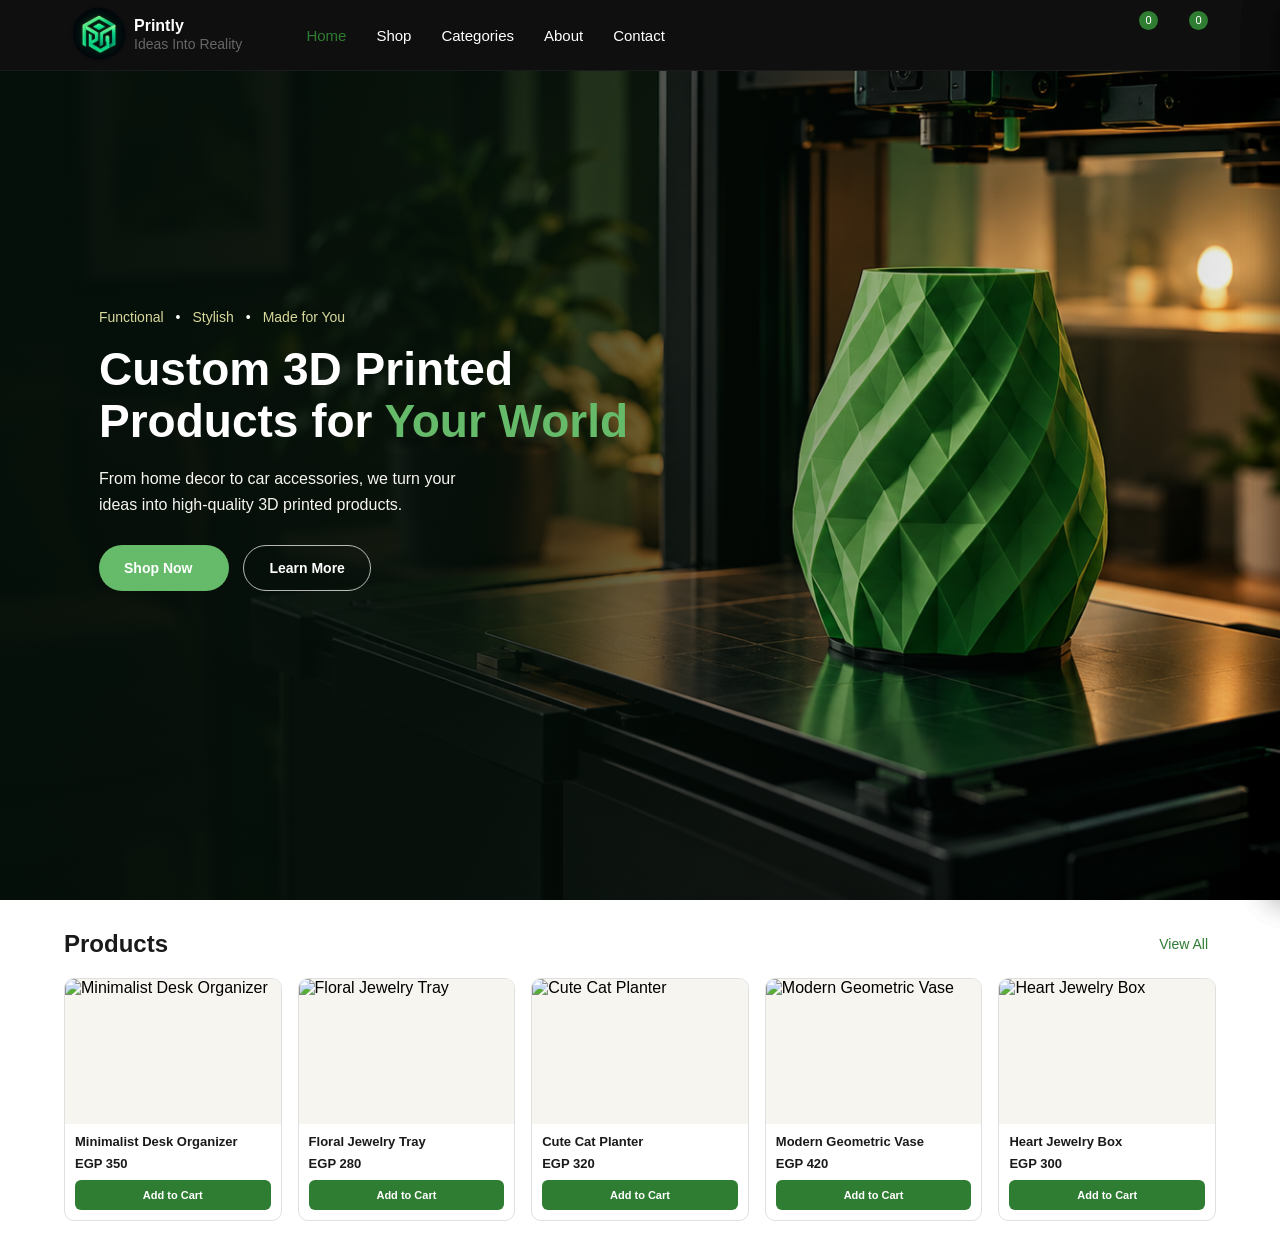
==== index.html @ 5eee03f9 "." ====
<!doctype html>
<html lang="en">
  <head>
    <meta charset="UTF-8" />
    <meta name="viewport" content="width=device-width, initial-scale=1.0" />
    <link rel="icon" type="image/png" href="./assets/icon.png" />
    <link
      rel="stylesheet"
      href="https://cdnjs.cloudflare.com/ajax/libs/font-awesome/7.3.1/css/all.min.css"
      integrity="sha512-QeR2VH+lsBE5LSAe1Q5EnTBbe7XTBubt8dG93Y7gidSgdMCr8nVqKcfKAMyN96SV8KDbZVTDXChatu5G2KQGzg=="
      crossorigin="anonymous"
      referrerpolicy="no-referrer"
    />
    <link rel="stylesheet" href="css/index.css" />
    <link rel="stylesheet" href="css/style.css" />
    <title>Printly</title>
  </head>
  <body>
    <!-- start header -->
    <header>
      <div class="container">
        <a href="index.html" class="logo">
          <img src="./assets/icon.png" alt="Printly" />
          <p>
            Printly<br />
            <span>Ideas Into Reality</span>
          </p>
        </a>

        <nav id="main-nav">
          <div class="mobile-nav-header">
            <h2>Printly</h2>
            <button id="close-nav" aria-label="Close Menu">
              <i class="fa-solid fa-xmark"></i>
            </button>
          </div>

          <ul>
            <li><a href="index.html" class="active">Home</a></li>
            <li><a href="products.html">Shop</a></li>
            <li><a href="categories.html">Categories</a></li>
            <li><a href="about.html">About</a></li>
            <li><a href="contact.html">Contact</a></li>
          </ul>
        </nav>

        <div class="menu-overlay" id="menu-overlay"></div>

        <div class="header-icons">
          <!-- Search -->
          <div class="header-action">
            <button id="search-btn" aria-label="Search">
              <i class="fa-solid fa-magnifying-glass"></i>
            </button>

            <div class="search-box" id="search-box">
              <div class="panel-header">
                <h2>Search</h2>

                <button class="close-panel" id="close-search">
                  <i class="fa-solid fa-xmark"></i>
                </button>
              </div>

              <div class="search-input">
                <input type="text" placeholder="Search products..." />
                <button>
                  <i class="fa-solid fa-magnifying-glass"></i>
                </button>
              </div>

              <div class="search-section">
                <h3 class="search-section-title">SEARCH RESULT</h3>

                <div class="search-result">
                  <!-- <a href="product.html" class="search-product">
                    <div class="search-product-image">
                      <img
                        src="https://images.unsplash.com/photo-1586023492125-27b2c045efd7?auto=format&fit=crop&w=800&q=80"
                        alt="3D Printed Desk Organizer"
                      />

                      <span class="product-statue">Sale</span>
                    </div>

                    <div class="search-product-info">
                      <h3>3D Printed Desk Organizer</h3>

                      <div class="product-price">
                        <span class="old-price">LE 450.00</span>
                        <span class="new-price">LE 350.00</span>
                      </div>

                      <button class="add-to-cart">
                        <i class="fa-solid fa-cart-shopping"></i>
                        Add to Cart
                      </button>
                    </div>
                  </a> -->
                </div>
              </div>
            </div>
          </div>

          <!-- Wishlist -->
          <div class="header-action">
            <button id="heart-btn" aria-label="Wishlist">
              <i class="fa-regular fa-heart"></i>
              <span id="heart-count">0</span>
            </button>

            <div class="side-box love-box" id="love-box">
              <div class="panel-header">
                <h2>Wishlist</h2>

                <button class="close-panel" id="close-love">
                  <i class="fa-solid fa-xmark"></i>
                </button>
              </div>

              <!-- <div class="wishlist-product">
                <div class="wishlist-image">
                  <img
                    src="https://images.unsplash.com/photo-1616486338812-3dadae4b4ace?auto=format&fit=crop&w=500&q=80"
                    alt="3D Printed Home Decor"
                  />
                </div>

                <div class="wishlist-info">
                  <h3>Modern 3D Printed Decor</h3>

                  <p>LE 420.00</p>

                  <button class="remove-wishlist">
                    <i class="fa-solid fa-trash"></i>
                  </button>
                </div>
              </div> -->

              <a href="products.html" class="panel-btn"> Explore Products </a>
            </div>
          </div>

          <!-- Cart -->
          <div class="header-action">
            <button id="cart-btn" aria-label="Cart">
              <i class="fa-solid fa-cart-shopping"></i>

              <span id="cart-count">0</span>
            </button>

            <div class="side-box cart-box" id="cart-box">
              <div class="panel-header">
                <h2>Your Cart</h2>

                <button class="close-panel" id="close-cart">
                  <i class="fa-solid fa-xmark"></i>
                </button>
              </div>

              <div class="cart-products">
                <!-- <div class="cart-product">
                  <div class="cart-product-image">
                    <img
                      src="https://images.unsplash.com/photo-1586023492125-27b2c045efd7?auto=format&fit=crop&w=500&q=80"
                      alt="3D Printed Desk Organizer"
                    />
                  </div>

                  <div class="cart-product-info">
                    <h3>3D Printed Desk Organizer</h3>

                    <p>LE 350.00</p>

                    <div class="cart-product-actions">
                      <button class="quantity-btn">−</button>

                      <span>1</span>

                      <button class="quantity-btn">+</button>
                    </div>
                  </div>

                  <button class="remove-cart">
                    <i class="fa-solid fa-trash"></i>
                  </button>
                </div> -->
              </div>

              <div class="cart-summary">
                <div>
                  <span>Subtotal</span>
                  <strong>LE 710.00</strong>
                </div>

                <div>
                  <span>Shipping</span>
                  <strong>LE 50.00</strong>
                </div>

                <div class="cart-total">
                  <span>Total</span>
                  <strong>LE 760.00</strong>
                </div>

                <a href="checkout.html" class="checkout-btn">
                  Proceed to Checkout
                </a>
              </div>
            </div>
          </div>
          <div class="header-action">
            <button id="burger-btn" class="burger-btn" aria-label="Open Menu">
              <i class="fa-solid fa-bars"></i>
            </button>
          </div>
        </div>
      </div>
    </header>
    <!-- end header -->
    <!-- start hero section -->
    <section class="hero" id="hero">
      <div class="container">
        <div class="hero-content">
          <div class="hero-subtitle">
            <span>Functional</span>
            <span>•</span>
            <span>Stylish</span>
            <span>•</span>
            <span>Made for You</span>
          </div>

          <h1>
            Custom 3D Printed
            <br />
            Products for <span>Your World</span>
          </h1>

          <p>
            From home decor to car accessories, we turn your
            <br />
            ideas into high-quality 3D printed products.
          </p>

          <div class="hero-buttons">
            <a href="products.html" class="hero-btn primary-btn">
              Shop Now
              <i class="fa-solid fa-arrow-right"></i>
            </a>

            <a href="about.html" class="hero-btn secondary-btn"> Learn More </a>
          </div>
        </div>
      </div>
    </section>
    <!-- end hero section -->

    <section class="products-section">
      <div class="container">
        <div class="section-header">
          <h2>Products</h2>

          <a href="products.html">
            View All
            <i class="fa-solid fa-arrow-right"></i>
          </a>
        </div>

        <div class="products-grid" id="products-grid"></div>
      </div>
    </section>
    <script src="js/panals.js"></script>
    <script src="js/main.js"></script>
  </body>
</html>
---- css/index.css ----
@import url("https://fonts.googleapis.com/css2?family=Gabarito:wght@400..900&display=swap");

* {
  padding: 0;
  margin: 0;
  box-sizing: border-box;
}

body {
  font-family: sans-serif;
}

ul {
  list-style: none;
}

a {
  text-decoration: none;
}

:root {
  --primary: #2e7d32;
  --primary-light: #66bb6a;
  --primary-dark: #1b5e20;
  --light-green: #e8f5e9;
  --dark: #0f0f0f;
  --dark-green: #102a19;
  --background: #f7f5ef;
  --white: #ffffff;
  --text-primary: #1a1a1a;
  --text-secondary: #666666;
  --border: #e0e0e0;
  --trans: 0.3s;
}

.container {
  width: 90%;
  max-width: 1400px;
  margin: 0 auto;
}
---- css/style.css ----
:root {
  --primary: #2e7d32;
  --primary-light: #66bb6a;
  --primary-dark: #1b5e20;
  --light-green: #e8f5e9;
  --dark: #0f0f0f;
  --dark-green: #102a19;
  --background: #f7f5ef;
  --white: #ffffff;
  --text-primary: #1a1a1a;
  --text-secondary: #666666;
  --border: #e0e0e0;
  --trans: 0.3s;
  --panel-width: 50%;
  --panel-bg: var(--white);
  --panel-shadow: -10px 0 30px rgba(0, 0, 0, 0.15);
  --danger: #ef4444;
}

header {
  position: fixed;
  top: 0;
  left: 0;
  width: 100%;
  background-color: var(--dark);
  z-index: 1000;
  border-bottom: 1px solid var(--text-primary);
}

header .container {
  display: flex;
  align-items: center;
  justify-content: space-between;
}

.logo {
  display: flex;
  align-items: center;
}

.logo img {
  width: 70px;
}

.logo p {
  color: var(--white);
  font-weight: 900;
}

.logo span {
  font-size: 14px;
  font-weight: normal;
  color: var(--text-secondary);
}

nav {
  flex: 1;
  display: flex;
  justify-content: center;
}

nav ul {
  display: flex;
  gap: 30px;
}

nav ul li a {
  position: relative;
  display: block;
  padding: 10px 0;
  color: var(--white);
  font-size: 15px;
  transition: var(--trans);
  overflow: hidden;
}

nav ul li a::before {
  content: "";
  position: absolute;
  width: 100%;
  height: 2px;
  background-color: var(--primary);
  bottom: 0;
  left: -100%;
  transition: var(--trans);
}

nav ul li a.active {
  color: var(--primary);
}

nav ul li a:hover,
nav ul li a:hover::before {
  color: var(--primary-light);
  left: 0;
}

.mobile-nav-header {
  display: none;
}

.header-icons {
  flex: 1;
  display: flex;
  align-items: center;
  justify-content: flex-end;
  gap: 15px;
}

.header-action {
  position: static;
}

.header-action > button {
  position: relative;
  width: 35px;
  height: 35px;
  display: flex;
  align-items: center;
  justify-content: center;
  background-color: transparent;
  border: none;
  outline: none;
  color: var(--white);
  font-size: 20px;
  cursor: pointer;
}

.header-action > button i {
  transition: var(--trans);
}

.header-action > button:hover i {
  color: var(--primary-light);
  transform: scale(1.1);
  -webkit-transform: scale(1.1);
  -moz-transform: scale(1.1);
  -ms-transform: scale(1.1);
  -o-transform: scale(1.1);
}

.header-action > button span {
  position: absolute;
  top: -7px;
  right: -7px;
  width: 19px;
  height: 19px;
  display: flex;
  align-items: center;
  justify-content: center;
  background-color: var(--primary);
  border-radius: 50%;
  color: var(--white);
  font-size: 11px;
}

.search-box,
.love-box,
.cart-box {
  position: fixed;
  top: 0;
  right: 0;
  width: var(--panel-width);
  height: 100vh;
  padding: 30px;
  background-color: var(--panel-bg);
  z-index: 2000;
  transform: translateX(100%);
  transition: transform 0.4s ease;
  overflow-y: auto;
  box-shadow: var(--panel-shadow);
}

.search-box.active,
.love-box.active,
.cart-box.active {
  transform: translateX(0);
}

.panel-header {
  display: flex;
  align-items: center;
  justify-content: space-between;
  margin-bottom: 20px;
}

.panel-header h2 {
  margin: 0;
  color: var(--text-primary);
  font-size: 27px;
  font-weight: 700;
}

.close-panel {
  width: 38px;
  height: 38px;
  display: flex;
  align-items: center;
  justify-content: center;
  border: none;
  border-radius: 50%;
  background-color: transparent;
  color: var(--text-primary);
  font-size: 20px;
  cursor: pointer;
  transition: var(--trans);
}

.close-panel:hover {
  background-color: var(--light-green);
  color: var(--primary);
  transform: rotate(90deg);
}

.search-input {
  position: relative;
  margin-bottom: 40px;
}

.search-input input {
  width: 100%;
  height: 54px;
  padding: 0 50px 0 18px;
  border: 1px solid var(--border);
  border-radius: 8px;
  background-color: var(--background);
  color: var(--text-primary);
  font-size: 17px;
  outline: none;
  transition: var(--trans);
}

.search-input input::placeholder {
  color: var(--text-secondary);
}

.search-input input:focus {
  border-color: var(--primary-light);
  background-color: var(--white);
  box-shadow: 0 0 0 3px var(--light-green);
}

.search-input button {
  outline: none;
  border: none;
  height: 100%;
  background-color: var(--primary);
  cursor: pointer;
  border-top-right-radius: 8px;
  border-bottom-right-radius: 8px;
  width: 50px;
  position: absolute;
  top: 50%;
  right: 0;
  transform: translateY(-50%);
  color: var(--text-primary);
  font-size: 19px;
}

.search-input button i {
  color: var(--white);
}

.search-section-title {
  margin: 0 0 15px;
  padding-bottom: 12px;
  border-bottom: 1px solid var(--border);
  color: var(--text-primary);
  font-size: 20px;
}

.search-result {
  display: flex;
  gap: 18px;
  overflow-x: auto;
  padding-bottom: 15px;
  scrollbar-width: thin;
}

.search-product {
  min-width: 280px;
  overflow: hidden;
  border: 1px solid var(--border);
  border-radius: 10px;
  background-color: var(--white);
  text-decoration: none;
  transition: var(--trans);
}

.search-product:hover {
  transform: translateY(-3px);
  box-shadow: 0 8px 20px rgba(0, 0, 0, 0.08);
}

.search-product-image {
  position: relative;
  width: 100%;
  height: 200px;
  overflow: hidden;
  background-color: var(--background);
}

.search-product-image img {
  width: 100%;
  height: 100%;
  display: block;
  transition: var(--trans);
}

.search-product:hover .search-product-image img {
  transform: scale(1.04) rotate(1deg);
}

.product-statue {
  position: absolute;
  top: 12px;
  left: 12px;
  padding: 6px 10px;
  border-radius: 5px;
  background-color: var(--danger);
  color: var(--white);
  font-size: 12px;
  font-weight: 600;
}

.search-product-info {
  padding: 15px;
}

.search-product-info h3 {
  margin: 0 0 10px;
  color: var(--text-primary);
  font-size: 17px;
  font-weight: 600;
}

.product-price {
  display: flex;
  align-items: center;
  gap: 8px;
}

.old-price {
  color: var(--text-secondary);
  font-size: 13px;
  text-decoration: line-through;
}

.new-price {
  color: var(--primary);
  font-size: 15px;
  font-weight: 700;
}

.add-to-cart {
  width: 100%;
  height: 42px;
  margin-top: 15px;
  display: flex;
  align-items: center;
  justify-content: center;
  gap: 8px;
  border: none;
  border-radius: 7px;
  background-color: var(--primary);
  color: var(--white);
  font-size: 13px;
  font-weight: 600;
  cursor: pointer;
  transition: var(--trans);
}

.add-to-cart:hover {
  background-color: var(--primary-light);
  transform: translateY(-2px);
}

.wishlist-product {
  position: relative;
  display: flex;
  gap: 15px;
  padding: 15px 0;
  border-bottom: 1px solid var(--border);
}

.wishlist-image {
  width: 100px;
  height: 100px;
  flex-shrink: 0;
  overflow: hidden;
  border-radius: 8px;
  background-color: var(--background);
}

.wishlist-image img {
  width: 100%;
  height: 100%;
  object-fit: cover;
}

.wishlist-info {
  position: relative;
  flex: 1;
  padding-right: 35px;
}

.wishlist-info h3 {
  margin: 5px 0 10px;
  color: var(--text-primary);
  font-size: 16px;
}

.wishlist-info p {
  margin: 0;
  color: var(--primary);
  font-size: 15px;
  font-weight: 700;
}

.remove-wishlist {
  position: absolute;
  top: 5px;
  right: 0;
  width: 32px;
  height: 32px;
  border: none;
  background-color: transparent;
  color: var(--text-secondary);
  cursor: pointer;
  transition: var(--trans);
}

.remove-wishlist:hover {
  color: var(--danger);
}

.panel-btn {
  width: 100%;
  height: 48px;
  display: flex;
  align-items: center;
  justify-content: center;
  margin-top: 25px;
  border-radius: 8px;
  background-color: var(--primary);
  color: var(--white);
  font-size: 14px;
  font-weight: 600;
  text-decoration: none;
  transition: var(--trans);
}

.panel-btn:hover {
  background-color: var(--primary-light);
  transform: translateY(-2px);
}

.cart-products {
  display: flex;
  flex-direction: column;
}

.cart-product {
  display: flex;
  gap: 15px;
  padding: 15px 0;
  border-bottom: 1px solid var(--border);
}

.cart-product-image {
  width: 90px;
  height: 90px;
  flex-shrink: 0;
  overflow: hidden;
  border-radius: 8px;
  background-color: var(--background);
}

.cart-product-image img {
  width: 100%;
  height: 100%;
  object-fit: cover;
}

.cart-product-info {
  flex: 1;
}

.cart-product-info h3 {
  margin: 3px 0 8px;
  color: var(--text-primary);
  font-size: 16px;
}

.cart-product-info p {
  margin: 0 0 12px;
  color: var(--primary);
  font-size: 14px;
  font-weight: 700;
}

.cart-product-actions {
  display: flex;
  align-items: center;
  gap: 10px;
}

.quantity-btn {
  width: 28px;
  height: 28px;
  border: 1px solid var(--border);
  border-radius: 5px;
  background-color: var(--background);
  color: var(--text-primary);
  cursor: pointer;
}

.cart-product-actions span {
  color: var(--text-primary);
  font-size: 14px;
}

.remove-cart {
  width: 35px;
  height: 35px;
  align-self: center;
  border: none;
  background-color: transparent;
  color: var(--text-secondary);
  cursor: pointer;
  transition: var(--trans);
}

.remove-cart:hover {
  color: var(--danger);
}

.cart-summary {
  margin-top: 30px;
  padding-top: 20px;
  border-top: 1px solid var(--border);
}

.cart-summary > div {
  display: flex;
  align-items: center;
  justify-content: space-between;
  margin-bottom: 15px;
  color: var(--text-secondary);
  font-size: 14px;
}

.cart-summary strong {
  color: var(--text-primary);
}

.cart-summary .cart-total {
  padding-top: 15px;
  border-top: 1px solid var(--border);
  color: var(--text-primary);
  font-size: 17px;
}

.cart-summary .cart-total strong {
  color: var(--primary);
  font-size: 19px;
}

.checkout-btn {
  width: 100%;
  height: 48px;
  display: flex;
  align-items: center;
  justify-content: center;
  margin-top: 20px;
  border-radius: 8px;
  background-color: var(--primary);
  color: var(--white);
  font-size: 14px;
  font-weight: 600;
  text-decoration: none;
  transition: var(--trans);
}

.checkout-btn:hover {
  background-color: var(--primary-light);
  transform: translateY(-2px);
}

.header-action > .burger-btn {
  display: none;
  width: 35px;
  height: 35px;
  align-items: center;
  justify-content: center;
  padding: 0;
  background-color: transparent;
  border: none;
  outline: none;
  color: var(--white);
  font-size: 20px;
  cursor: pointer;
}

.burger-btn i {
  transition: var(--trans);
}

.burger-btn:hover i {
  color: var(--primary-light);
}

.menu-overlay {
  position: fixed;
  inset: 0;
  background-color: rgba(0, 0, 0, 0.45);
  opacity: 0;
  visibility: hidden;
  transition: var(--trans);
  z-index: 1500;
}

.menu-overlay.active {
  opacity: 1;
  visibility: visible;
}

@media (max-width: 1100px) {
  header .container {
    gap: 10px;
  }

  .header-icons {
    flex: none;
    order: 2;
    gap: 15px;
  }

  .header-action > .burger-btn {
    display: flex;
    order: 3;
    flex-shrink: 0;
  }

  header nav {
    position: fixed;
    top: 0;
    right: 0;
    left: auto;
    width: 320px;
    max-width: 85%;
    height: 100vh;
    padding: 30px;
    background-color: var(--panel-bg);
    border-left: 1px solid var(--border);
    z-index: 2500;
    transform: translateX(100%);
    transition: transform 0.4s ease;
    display: block;
    overflow-y: auto;
    box-shadow: var(--panel-shadow);
  }

  header nav.active {
    transform: translateX(0);
  }

  .mobile-nav-header {
    display: flex;
    align-items: center;
    justify-content: space-between;
    margin-bottom: 30px;
    padding-bottom: 20px;
    border-bottom: 1px solid var(--border);
  }

  .mobile-nav-header h2 {
    margin: 0;
    color: var(--text-primary);
    font-size: 27px;
    font-weight: 700;
  }

  .mobile-nav-header button {
    width: 38px;
    height: 38px;
    display: flex;
    align-items: center;
    justify-content: center;
    border: none;
    border-radius: 50%;
    background-color: transparent;
    color: var(--text-primary);
    font-size: 20px;
    cursor: pointer;
    transition: var(--trans);
  }

  .mobile-nav-header button:hover {
    background-color: var(--light-green);
    color: var(--primary);
    transform: rotate(90deg);
  }

  header nav ul {
    display: flex;
    flex-direction: column;
    gap: 8px;
  }

  header nav ul li {
    width: 100%;
  }

  header nav ul li a {
    display: block;
    width: 100%;
    padding: 15px;
    border-radius: 8px;
    color: var(--text-primary);
    font-size: 16px;
    transition: var(--trans);
  }

  header nav ul li a:hover {
    background-color: var(--light-green);
    color: var(--primary);
  }

  header nav ul li a.active {
    background-color: var(--light-green);
    color: var(--primary);
    font-weight: 600;
  }

  .search-box,
  .love-box,
  .cart-box {
    width: 100%;
    padding: 20px;
  }
}

@media (max-width: 600px) {
  .header-icons {
    gap: 7px;
  }

  .header-action > button {
    width: 32px;
    height: 32px;
    font-size: 18px;
  }

  .header-action > button span {
    top: -5px;
    right: -5px;
    width: 17px;
    height: 17px;
    font-size: 10px;
  }

  .burger-btn {
    width: 32px;
    height: 32px;
    font-size: 19px;
  }

  header nav {
    width: 300px;
    max-width: 88%;
    padding: 25px 20px;
  }

  .mobile-nav-header {
    margin-bottom: 25px;
  }

  .mobile-nav-header h2 {
    font-size: 24px;
  }
}

/* start hero */

.hero {
  position: relative;
  min-height: 100vh;
  overflow: hidden;
  background-image:
    linear-gradient(
      90deg,
      rgba(5, 15, 9, 0.95) 0%,
      rgba(5, 15, 9, 0.85) 35%,
      rgba(5, 15, 9, 0.35) 65%,
      rgba(5, 15, 9, 0.05) 100%
    ),
    url("../assets/hero-1.png");
  background-size: cover;
  background-position: center;
  display: flex;
  align-items: center;
}

.hero-content {
  position: relative;
  z-index: 2;
  width: 58%;
  padding: 60px 35px;
}

.hero-subtitle {
  display: flex;
  align-items: center;
  gap: 12px;
  margin-bottom: 18px;
  color: #d8d99b;
  font-size: 14px;
  font-weight: 500;
}

.hero-subtitle span:nth-child(even) {
  color: var(--white);
}

.hero-content h1 {
  margin-bottom: 18px;
  color: var(--white);
  font-size: 46px;
  line-height: 1.15;
  font-weight: 800;
}

.hero-content h1 span {
  color: var(--primary-light);
}

.hero-content p {
  margin: 0 0 28px;
  color: var(--background);
  font-size: 16px;
  line-height: 1.6;
}

.hero-buttons {
  display: flex;
  align-items: center;
  gap: 14px;
}

.hero-btn {
  height: 46px;
  padding: 0 25px;
  display: flex;
  align-items: center;
  justify-content: center;
  gap: 12px;
  border-radius: 25px;
  font-size: 14px;
  font-weight: 600;
  text-decoration: none;
  transition: var(--trans);
}

.primary-btn {
  background-color: var(--primary-light);
  color: var(--white);
}

.primary-btn:hover {
  background-color: var(--primary);
  transform: translateY(-2px);
}

.secondary-btn {
  border: 1px solid rgba(255, 255, 255, 0.7);
  color: var(--white);
  background-color: transparent;
}

.secondary-btn:hover {
  background-color: rgba(255, 255, 255, 0.1);
  border-color: var(--primary-light);
  color: var(--primary-light);
}

@media (max-width: 1100px) {
  .hero-content {
    width: 65%;
    padding: 50px 30px;
  }

  .hero-content h1 {
    font-size: 38px;
  }
}

@media (max-width: 600px) {
  .hero-content {
    width: 100%;
    padding: 35px 25px;
  }

  .hero-subtitle {
    gap: 8px;
    margin-bottom: 14px;
    font-size: 12px;
  }

  .hero-content h1 {
    font-size: 32px;
    line-height: 1.2;
  }

  .hero-content p {
    font-size: 14px;
    line-height: 1.5;
  }

  .hero-content p br {
    display: none;
  }

  .hero-buttons {
    gap: 10px;
  }

  .hero-btn {
    height: 43px;
    padding: 0 20px;
    font-size: 13px;
  }

  .hero-dots {
    right: 20px;
    bottom: 18px;
  }
}

@media (max-width: 400px) {
  .hero-content {
    padding: 30px 20px;
  }

  .hero-content h1 {
    font-size: 28px;
  }

  .hero-content p {
    font-size: 13px;
  }

  .hero-btn {
    padding: 0 17px;
  }
}
/* end hero */
/* start products */

.products-section {
  padding: 30px 0;
}

.products-section .section-header {
  display: flex;
  align-items: center;
  justify-content: space-between;
  margin-bottom: 20px;
}

.products-section .section-header h2 {
  margin: 0;
  color: var(--text-primary);
  font-size: 24px;
  font-weight: 700;
}

.products-section .section-header a {
  display: flex;
  align-items: center;
  gap: 8px;
  color: var(--primary);
  font-size: 14px;
  text-decoration: none;
  transition: var(--trans);
}

.products-section .section-header a:hover {
  color: var(--primary-dark);
}

.products-section .section-header a i {
  font-size: 13px;
}

.products-grid {
  display: grid;
  grid-template-columns: repeat(5, 1fr);
  gap: 16px;
}

.product-card {
  overflow: hidden;
  border: 1px solid var(--border);
  border-radius: 10px;
  background-color: var(--white);
  transition: var(--trans);
  cursor: pointer;
}

.product-card:hover {
  transform: translateY(-3px);
  box-shadow: 0 8px 20px rgba(0, 0, 0, 0.08);
}

.product-image {
  position: relative;
  width: 100%;
  height: 145px;
  overflow: hidden;
  background-color: var(--background);
}

.product-image img {
  width: 100%;
  height: 100%;
  display: block;
  object-fit: cover;
  transition: var(--trans);
}

.product-card:hover .product-image img {
  transform: scale(1.04);
}

.wishlist-btn {
  position: absolute;
  top: 8px;
  right: 8px;
  width: 25px;
  height: 25px;
  display: flex;
  align-items: center;
  justify-content: center;
  padding: 0;
  border: none;
  background-color: transparent;
  color: var(--white);
  font-size: 16px;
  cursor: pointer;
}

.product-info {
  padding: 10px;
}

.product-info h3 {
  margin: 0 0 7px;
  color: var(--text-primary);
  font-size: 13px;
  font-weight: 600;
}

.product-price {
  margin: 0 0 9px;
  color: var(--text-primary);
  font-size: 13px;
  font-weight: 700;
}

.add-cart-btn {
  width: 100%;
  height: 30px;
  border: none;
  border-radius: 6px;
  background-color: var(--primary);
  color: var(--white);
  font-size: 11px;
  font-weight: 600;
  cursor: pointer;
  transition: var(--trans);
}

.add-cart-btn:hover {
  background-color: var(--primary-light);
  transform: translateY(-1px);
}

@media (max-width: 900px) {
  .products-grid {
    grid-template-columns: repeat(3, 1fr);
  }
}

@media (max-width: 600px) {
  .products-section {
    padding: 25px 0;
  }

  .section-header h2 {
    font-size: 21px;
  }

  .products-grid {
    grid-template-columns: repeat(2, 1fr);
    gap: 12px;
  }

  .product-image {
    height: 150px;
  }
}

@media (max-width: 400px) {
  .products-grid {
    gap: 10px;
  }

  .product-image {
    height: 135px;
  }

  .product-info {
    padding: 8px;
  }

  .product-info h3 {
    font-size: 12px;
  }
}
/* end products */
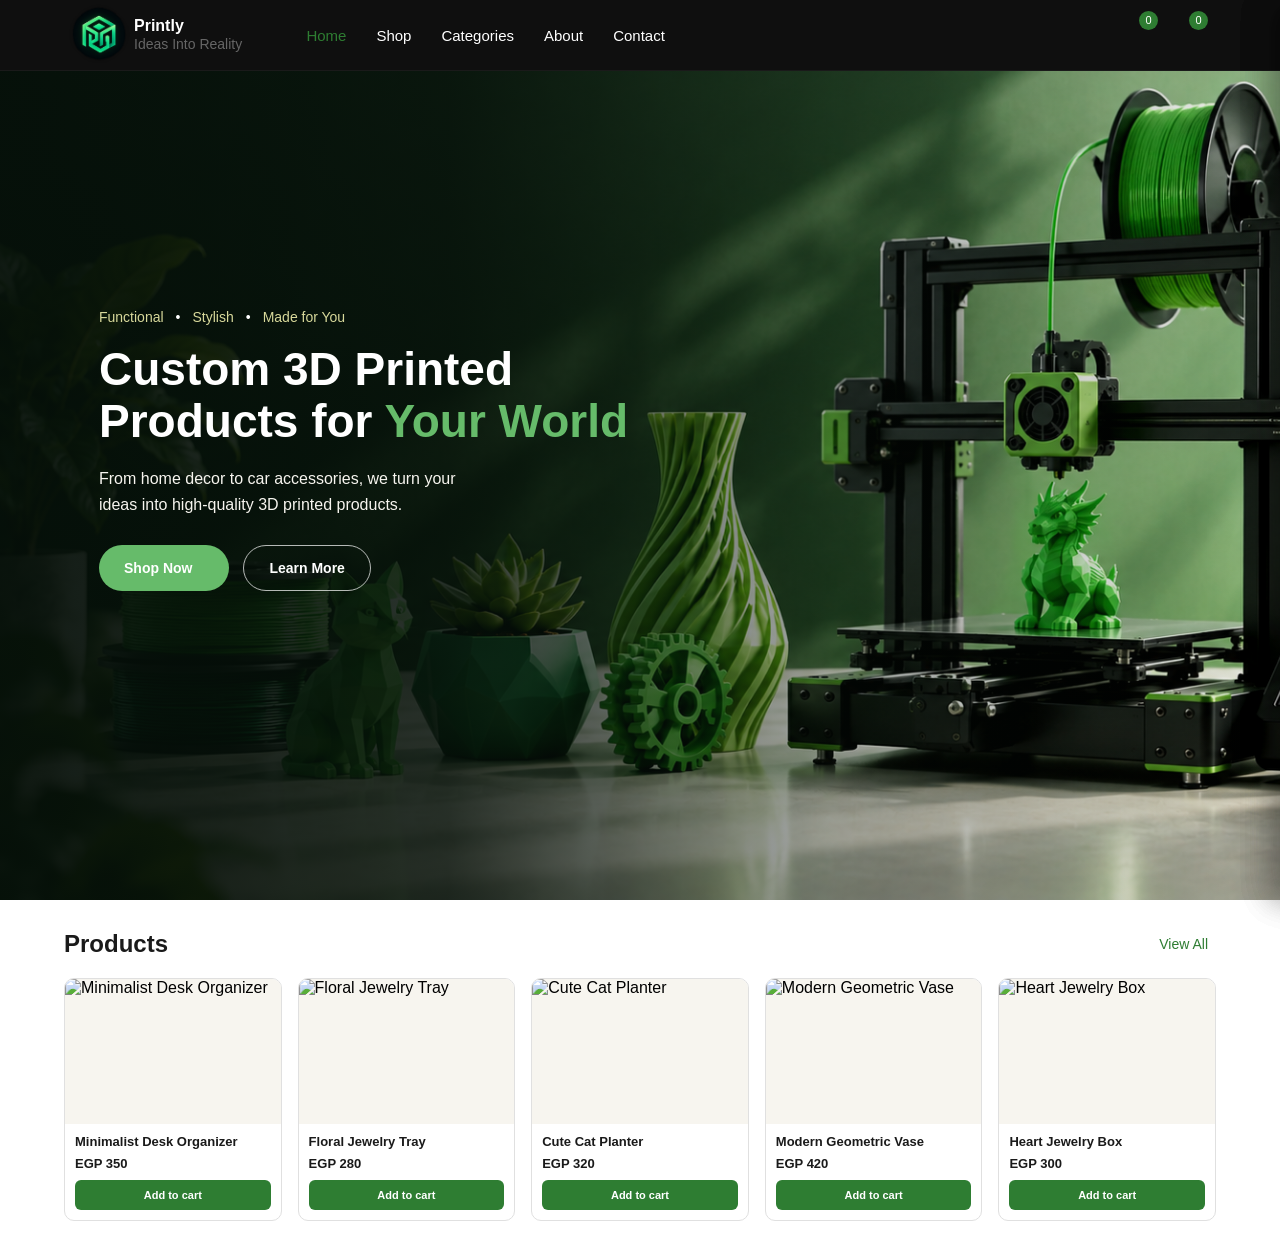
==== commit 54c8c7ef: "create products page and handle cartProducts,wishlistProducts" ====
--- a/index.html
+++ b/index.html
@@ -93,7 +93,7 @@
 
                       <button class="add-to-cart">
                         <i class="fa-solid fa-cart-shopping"></i>
-                        Add to Cart
+                        Add to cart
                       </button>
                     </div>
                   </a> -->
@@ -117,33 +117,15 @@
                   <i class="fa-solid fa-xmark"></i>
                 </button>
               </div>
-
-              <!-- <div class="wishlist-product">
-                <div class="wishlist-image">
-                  <img
-                    src="https://images.unsplash.com/photo-1616486338812-3dadae4b4ace?auto=format&fit=crop&w=500&q=80"
-                    alt="3D Printed Home Decor"
-                  />
-                </div>
-
-                <div class="wishlist-info">
-                  <h3>Modern 3D Printed Decor</h3>
-
-                  <p>LE 420.00</p>
-
-                  <button class="remove-wishlist">
-                    <i class="fa-solid fa-trash"></i>
-                  </button>
-                </div>
-              </div> -->
+              <div class="wishlist-products" id="wishlist-products"></div>
 
               <a href="products.html" class="panel-btn"> Explore Products </a>
             </div>
           </div>
 
-          <!-- Cart -->
-          <div class="header-action">
-            <button id="cart-btn" aria-label="Cart">
+          <!-- cart -->
+          <div class="header-action">
+            <button id="cart-btn" aria-label="cart">
               <i class="fa-solid fa-cart-shopping"></i>
 
               <span id="cart-count">0</span>
@@ -151,56 +133,29 @@
 
             <div class="side-box cart-box" id="cart-box">
               <div class="panel-header">
-                <h2>Your Cart</h2>
+                <h2>Your cart</h2>
 
                 <button class="close-panel" id="close-cart">
                   <i class="fa-solid fa-xmark"></i>
                 </button>
               </div>
 
-              <div class="cart-products">
-                <!-- <div class="cart-product">
-                  <div class="cart-product-image">
-                    <img
-                      src="https://images.unsplash.com/photo-1586023492125-27b2c045efd7?auto=format&fit=crop&w=500&q=80"
-                      alt="3D Printed Desk Organizer"
-                    />
-                  </div>
-
-                  <div class="cart-product-info">
-                    <h3>3D Printed Desk Organizer</h3>
-
-                    <p>LE 350.00</p>
-
-                    <div class="cart-product-actions">
-                      <button class="quantity-btn">−</button>
-
-                      <span>1</span>
-
-                      <button class="quantity-btn">+</button>
-                    </div>
-                  </div>
-
-                  <button class="remove-cart">
-                    <i class="fa-solid fa-trash"></i>
-                  </button>
-                </div> -->
-              </div>
+              <div class="cart-products" id="cart-products"></div>
 
               <div class="cart-summary">
-                <div>
+                <div class="cart-subtotal">
                   <span>Subtotal</span>
-                  <strong>LE 710.00</strong>
-                </div>
-
-                <div>
+                  <strong></strong>
+                </div>
+
+                <div class="cart-shipping">
                   <span>Shipping</span>
-                  <strong>LE 50.00</strong>
+                  <strong></strong>
                 </div>
 
                 <div class="cart-total">
                   <span>Total</span>
-                  <strong>LE 760.00</strong>
+                  <strong></strong>
                 </div>
 
                 <a href="checkout.html" class="checkout-btn">
--- a/css/style.css
+++ b/css/style.css
@@ -399,6 +399,8 @@
 }
 
 .wishlist-info {
+  display: flex;
+  align-items: center;
   position: relative;
   flex: 1;
   padding-right: 35px;
@@ -419,7 +421,8 @@
 
 .remove-wishlist {
   position: absolute;
-  top: 5px;
+  top: 50%;
+  transform: translateY(-50%);
   right: 0;
   width: 32px;
   height: 32px;
@@ -795,9 +798,9 @@
       rgba(5, 15, 9, 0.35) 65%,
       rgba(5, 15, 9, 0.05) 100%
     ),
-    url("../assets/hero-1.png");
+    url("../assets/hero-5.png");
   background-size: cover;
-  background-position: center;
+  background-position: left;
   display: flex;
   align-items: center;
 }
@@ -999,7 +1002,7 @@
   gap: 16px;
 }
 
-.product-card {
+.product-cart {
   overflow: hidden;
   border: 1px solid var(--border);
   border-radius: 10px;
@@ -1008,7 +1011,7 @@
   cursor: pointer;
 }
 
-.product-card:hover {
+.product-cart:hover {
   transform: translateY(-3px);
   box-shadow: 0 8px 20px rgba(0, 0, 0, 0.08);
 }
@@ -1029,7 +1032,7 @@
   transition: var(--trans);
 }
 
-.product-card:hover .product-image img {
+.product-cart:hover .product-image img {
   transform: scale(1.04);
 }
 
@@ -1048,6 +1051,16 @@
   color: var(--white);
   font-size: 16px;
   cursor: pointer;
+  transition: var(--trans);
+}
+
+.wishlist-btn i {
+  transition: var(--trans);
+}
+
+.wishlist-btn:hover i {
+  color: var(--danger);
+  /* background-color: var(--danger); */
 }
 
 .product-info {
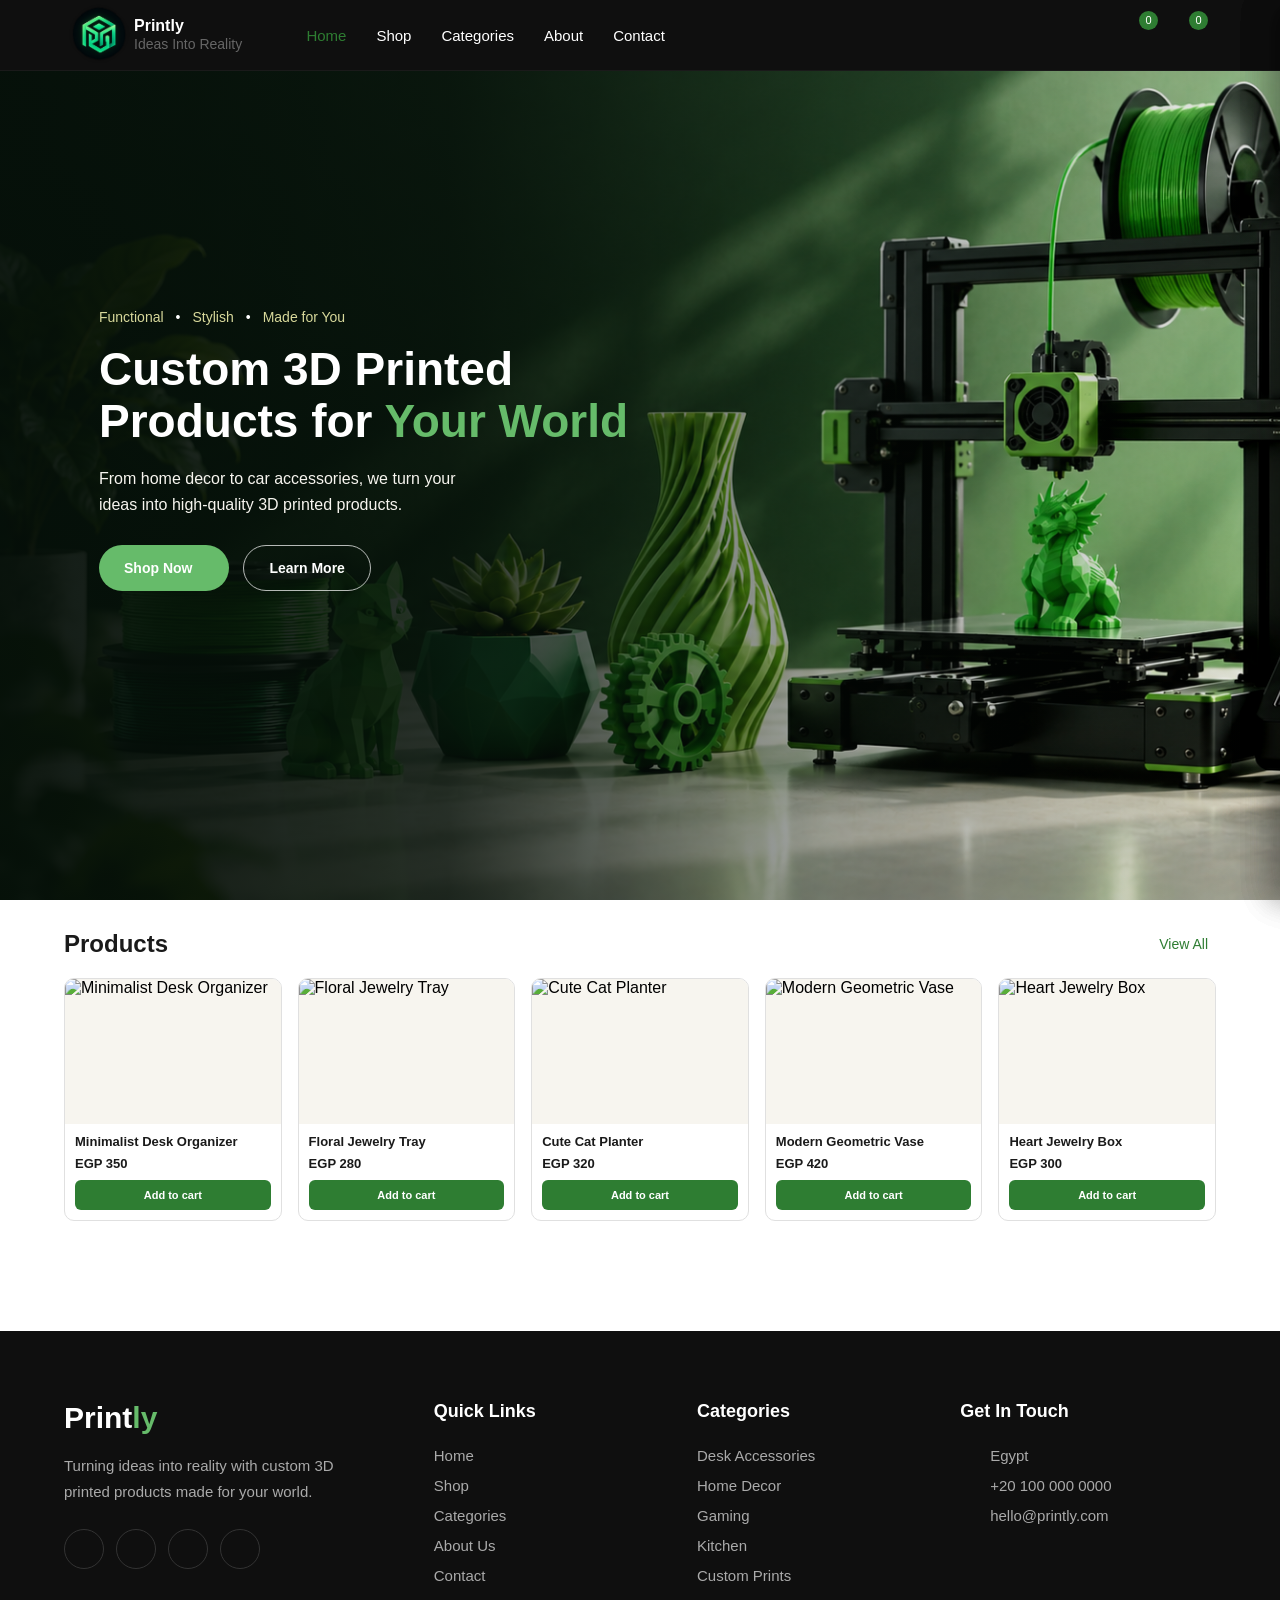
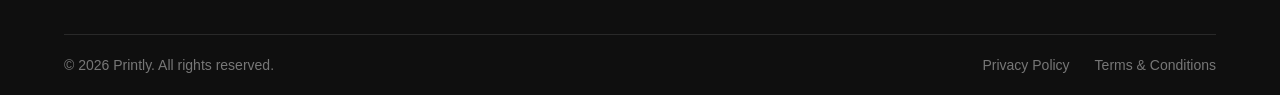
==== commit 5bf17690: "added search panal logic" ====
--- a/index.html
+++ b/index.html
@@ -224,7 +224,93 @@
         <div class="products-grid" id="products-grid"></div>
       </div>
     </section>
+
+    <!-- start footer  -->
+    <footer class="footer">
+      <div class="footer-container">
+        <!-- Brand -->
+        <div class="footer-brand">
+          <a href="index.html" class="footer-logo"> Print<span>ly</span> </a>
+
+          <p>
+            Turning ideas into reality with custom 3D printed products made for
+            your world.
+          </p>
+
+          <div class="footer-social">
+            <a href="#" aria-label="Facebook">
+              <i class="fa-brands fa-facebook-f"></i>
+            </a>
+
+            <a href="#" aria-label="Instagram">
+              <i class="fa-brands fa-instagram"></i>
+            </a>
+
+            <a href="#" aria-label="Pinterest">
+              <i class="fa-brands fa-pinterest-p"></i>
+            </a>
+
+            <a href="#" aria-label="GitHub">
+              <i class="fa-brands fa-github"></i>
+            </a>
+          </div>
+        </div>
+
+        <!-- Quick Links -->
+        <div class="footer-column">
+          <h3>Quick Links</h3>
+
+          <a href="index.html">Home</a>
+          <a href="shop.html">Shop</a>
+          <a href="categories.html">Categories</a>
+          <a href="about.html">About Us</a>
+          <a href="contact.html">Contact</a>
+        </div>
+
+        <!-- Categories -->
+        <div class="footer-column">
+          <h3>Categories</h3>
+
+          <a href="#">Desk Accessories</a>
+          <a href="#">Home Decor</a>
+          <a href="#">Gaming</a>
+          <a href="#">Kitchen</a>
+          <a href="#">Custom Prints</a>
+        </div>
+
+        <!-- Contact -->
+        <div class="footer-column footer-contact">
+          <h3>Get In Touch</h3>
+
+          <p>
+            <i class="fa-solid fa-location-dot"></i>
+            Egypt
+          </p>
+
+          <p>
+            <i class="fa-solid fa-phone"></i>
+            +20 100 000 0000
+          </p>
+
+          <p>
+            <i class="fa-solid fa-envelope"></i>
+            hello@printly.com
+          </p>
+        </div>
+      </div>
+
+      <div class="footer-bottom">
+        <p>© 2026 Printly. All rights reserved.</p>
+
+        <div>
+          <a href="#">Privacy Policy</a>
+          <a href="#">Terms & Conditions</a>
+        </div>
+      </div>
+    </footer>
+    <!-- end footer  -->
     <script src="js/panals.js"></script>
-    <script src="js/main.js"></script>
+    <script type="module" src="js/search.js"></script>
+    <script type="module" src="js/main.js"></script>
   </body>
 </html>
--- a/css/index.css
+++ b/css/index.css
@@ -38,3 +38,56 @@
   max-width: 1400px;
   margin: 0 auto;
 }
+
+.products-empty {
+  grid-column: 1/-1;
+  padding: 80px 20px;
+  text-align: center;
+  flex: 1;
+}
+
+.products-empty i {
+  margin-bottom: 20px;
+  color: #aaa;
+  font-size: 50px;
+}
+
+.products-empty h3 {
+  margin-bottom: 10px;
+  color: var(--dark);
+}
+
+.products-empty p {
+  color: #777;
+}
+
+.loading {
+  grid-column: 1 / -1;
+
+  display: flex;
+  flex-direction: column;
+  align-items: center;
+  justify-content: center;
+
+  min-height: 300px;
+
+  color: #777;
+  flex: 1;
+}
+
+.loading i {
+  margin-bottom: 15px;
+  color: var(--primary);
+  font-size: 30px;
+  animation: spin 1s linear infinite;
+}
+
+@keyframes spin {
+  from {
+    transform: rotate(0deg);
+  }
+
+  to {
+    transform: rotate(360deg);
+  }
+}
--- a/css/style.css
+++ b/css/style.css
@@ -283,7 +283,6 @@
   border: 1px solid var(--border);
   border-radius: 10px;
   background-color: var(--white);
-  text-decoration: none;
   transition: var(--trans);
 }
 
@@ -311,18 +310,6 @@
   transform: scale(1.04) rotate(1deg);
 }
 
-.product-statue {
-  position: absolute;
-  top: 12px;
-  left: 12px;
-  padding: 6px 10px;
-  border-radius: 5px;
-  background-color: var(--danger);
-  color: var(--white);
-  font-size: 12px;
-  font-weight: 600;
-}
-
 .search-product-info {
   padding: 15px;
 }
@@ -381,6 +368,7 @@
   gap: 15px;
   padding: 15px 0;
   border-bottom: 1px solid var(--border);
+  cursor: pointer;
 }
 
 .wishlist-image {
@@ -1141,4 +1129,192 @@
     font-size: 12px;
   }
 }
-/* end products */+/* end products */
+.footer {
+  background: var(--dark);
+  color: var(--white);
+  margin-top: 80px;
+}
+
+.footer-container {
+  width: 90%;
+  max-width: 1200px;
+  margin: auto;
+  padding: 70px 0 50px;
+
+  display: grid;
+  grid-template-columns: 1.5fr 1fr 1fr 1.2fr;
+  gap: 50px;
+}
+
+.footer-logo {
+  display: inline-block;
+  color: var(--white);
+  font-size: 30px;
+  font-weight: 800;
+  text-decoration: none;
+  margin-bottom: 18px;
+}
+
+.footer-logo span {
+  color: var(--primary-light);
+}
+
+.footer-brand > p {
+  max-width: 300px;
+  color: #aaa;
+  line-height: 1.7;
+  font-size: 15px;
+}
+
+.footer-social {
+  display: flex;
+  align-items: center;
+  gap: 12px;
+  margin-top: 25px;
+}
+
+.footer-social a {
+  width: 40px;
+  height: 40px;
+
+  display: flex;
+  justify-content: center;
+  align-items: center;
+
+  border: 1px solid #333;
+  border-radius: 50%;
+
+  color: #ccc;
+  text-decoration: none;
+
+  transition: 0.3s;
+}
+
+.footer-social a:hover {
+  background: var(--primary);
+  border-color: var(--primary);
+  color: var(--white);
+  transform: translateY(-3px);
+}
+
+.footer-column {
+  display: flex;
+  flex-direction: column;
+  gap: 13px;
+}
+
+.footer-column h3 {
+  font-size: 18px;
+  margin-bottom: 12px;
+  color: var(--white);
+}
+
+.footer-column a {
+  width: fit-content;
+
+  color: #aaa;
+  text-decoration: none;
+  font-size: 15px;
+
+  transition: 0.3s;
+}
+
+.footer-column a:hover {
+  color: var(--primary-light);
+  transform: translateX(4px);
+}
+
+.footer-contact p {
+  display: flex;
+  align-items: center;
+  gap: 12px;
+
+  margin: 0;
+  color: #aaa;
+  font-size: 15px;
+}
+
+.footer-contact i {
+  width: 18px;
+  color: var(--primary-light);
+}
+
+.footer-bottom {
+  width: 90%;
+  max-width: 1200px;
+
+  margin: auto;
+  padding: 22px 0;
+
+  border-top: 1px solid #292929;
+
+  display: flex;
+  justify-content: space-between;
+  align-items: center;
+  gap: 20px;
+}
+
+.footer-bottom p {
+  margin: 0;
+  color: #777;
+  font-size: 14px;
+}
+
+.footer-bottom div {
+  display: flex;
+  gap: 25px;
+}
+
+.footer-bottom a {
+  color: #777;
+  text-decoration: none;
+  font-size: 14px;
+  transition: 0.3s;
+}
+
+.footer-bottom a:hover {
+  color: var(--primary-light);
+}
+
+@media (max-width: 900px) {
+  .footer-container {
+    grid-template-columns: 1fr 1fr;
+    gap: 45px 30px;
+  }
+}
+
+@media (max-width: 600px) {
+  .footer-container {
+    grid-template-columns: 1fr;
+    padding: 50px 0 40px;
+    gap: 35px;
+    text-align: center;
+  }
+
+  .footer-brand > p {
+    max-width: 100%;
+  }
+
+  .footer-bottom {
+    flex-direction: column;
+    text-align: center;
+  }
+
+  .footer-bottom div {
+    flex-direction: column;
+    gap: 10px;
+  }
+
+  .footer-column a {
+    margin: auto;
+  }
+
+  .footer-contact p {
+    justify-content: center;
+  }
+
+  .footer-social {
+    justify-content: center;
+  }
+}
